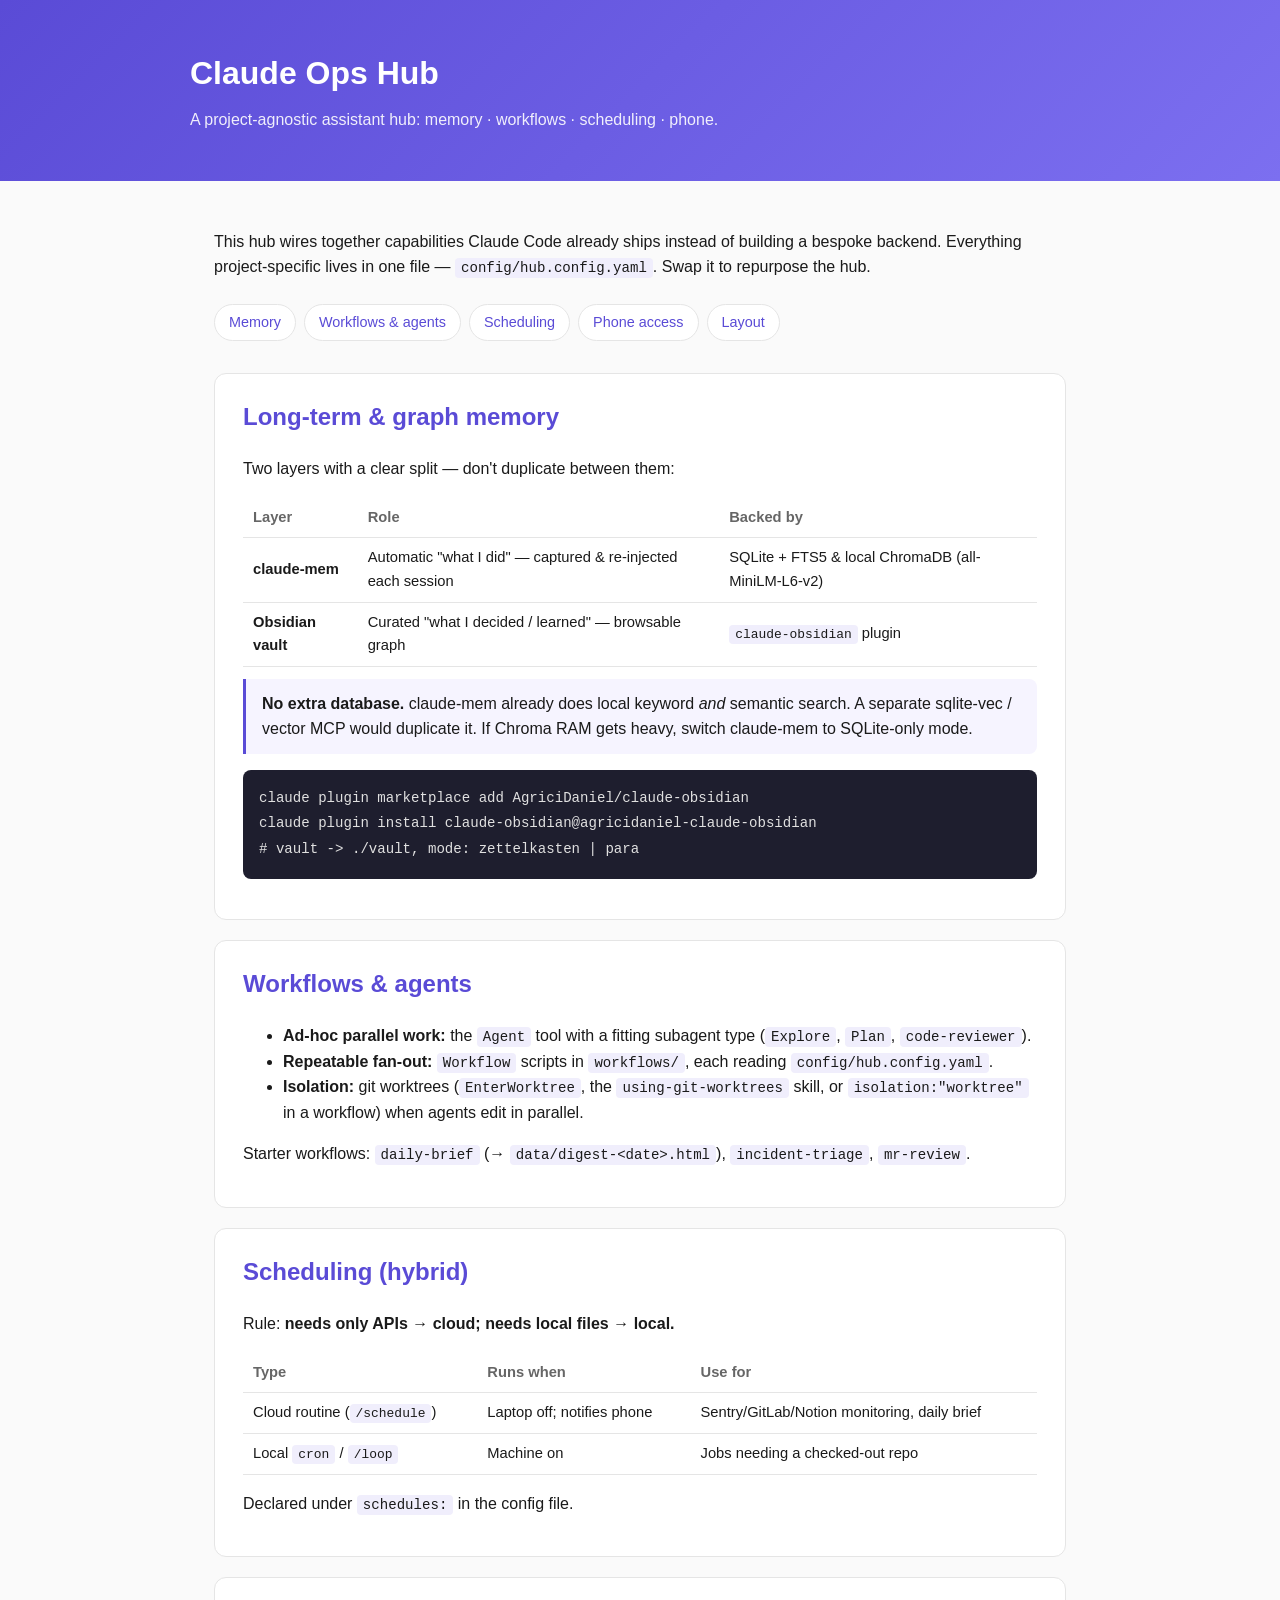
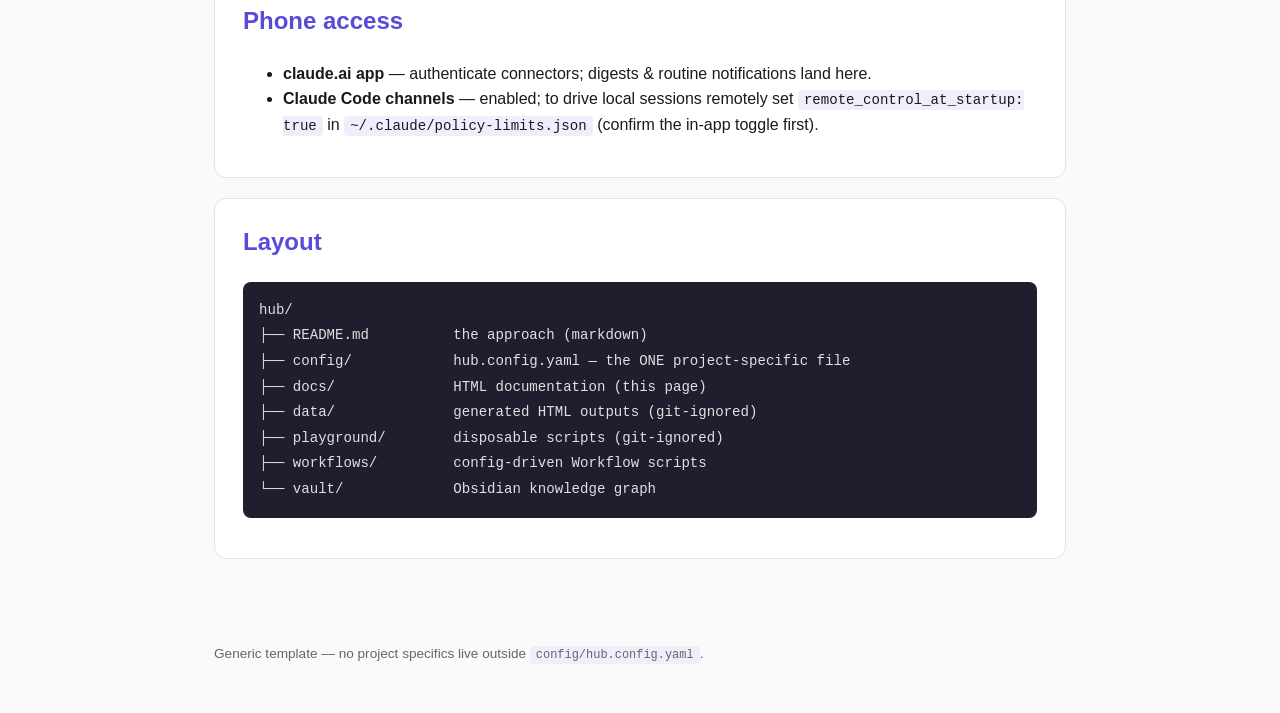
==== docs/index.html @ da0b063f "Scaffold generic Claude Ops Hub Project-agnostic hub: config-driven workflows, layered memory (claud" ====
<!doctype html>
<html lang="en">
<head>
<meta charset="utf-8">
<meta name="viewport" content="width=device-width, initial-scale=1">
<title>Claude Ops Hub — Documentation</title>
<style>
  :root { --fg:#1a1a1a; --muted:#666; --bg:#fafafa; --card:#fff; --accent:#5a4bd6; --border:#e5e5e5; }
  * { box-sizing: border-box; }
  body { margin:0; font:16px/1.6 -apple-system,BlinkMacSystemFont,"Segoe UI",Roboto,sans-serif;
         color:var(--fg); background:var(--bg); }
  header { background:linear-gradient(135deg,#5a4bd6,#7c6ff0); color:#fff; padding:48px 24px; }
  header .wrap { max-width:900px; margin:0 auto; }
  header h1 { margin:0 0 8px; font-size:2rem; }
  header p { margin:0; opacity:.9; }
  main { max-width:900px; margin:0 auto; padding:32px 24px 64px; }
  nav { display:flex; flex-wrap:wrap; gap:8px; margin:24px 0 32px; }
  nav a { text-decoration:none; color:var(--accent); border:1px solid var(--border);
          background:var(--card); padding:6px 14px; border-radius:20px; font-size:.9rem; }
  nav a:hover { background:var(--accent); color:#fff; }
  section { background:var(--card); border:1px solid var(--border); border-radius:12px;
            padding:24px 28px; margin-bottom:20px; }
  section h2 { margin-top:0; color:var(--accent); }
  code { background:#f0eefc; padding:2px 6px; border-radius:4px; font-size:.88em; }
  pre { background:#1e1e2e; color:#e0e0e0; padding:16px; border-radius:8px; overflow-x:auto; }
  pre code { background:none; color:inherit; padding:0; }
  table { border-collapse:collapse; width:100%; margin:12px 0; font-size:.92rem; }
  th,td { text-align:left; padding:8px 10px; border-bottom:1px solid var(--border); }
  th { color:var(--muted); font-weight:600; }
  .note { border-left:3px solid var(--accent); background:#f6f4ff; padding:12px 16px;
          border-radius:0 8px 8px 0; margin:12px 0; }
  footer { max-width:900px; margin:0 auto; padding:0 24px 48px; color:var(--muted); font-size:.85rem; }
</style>
</head>
<body>
<header><div class="wrap">
  <h1>Claude Ops Hub</h1>
  <p>A project-agnostic assistant hub: memory · workflows · scheduling · phone.</p>
</div></header>

<main>
  <p>This hub wires together capabilities Claude Code already ships instead of
  building a bespoke backend. Everything project-specific lives in one file —
  <code>config/hub.config.yaml</code>. Swap it to repurpose the hub.</p>

  <nav>
    <a href="#memory">Memory</a>
    <a href="#workflows">Workflows &amp; agents</a>
    <a href="#scheduling">Scheduling</a>
    <a href="#phone">Phone access</a>
    <a href="#layout">Layout</a>
  </nav>

  <section id="memory">
    <h2>Long-term &amp; graph memory</h2>
    <p>Two layers with a clear split — don't duplicate between them:</p>
    <table>
      <tr><th>Layer</th><th>Role</th><th>Backed by</th></tr>
      <tr><td><b>claude-mem</b></td><td>Automatic "what I did" — captured &amp; re-injected each session</td><td>SQLite + FTS5 &amp; local ChromaDB (all-MiniLM-L6-v2)</td></tr>
      <tr><td><b>Obsidian vault</b></td><td>Curated "what I decided / learned" — browsable graph</td><td><code>claude-obsidian</code> plugin</td></tr>
    </table>
    <div class="note"><b>No extra database.</b> claude-mem already does local
    keyword <em>and</em> semantic search. A separate sqlite-vec / vector MCP would
    duplicate it. If Chroma RAM gets heavy, switch claude-mem to SQLite-only mode.</div>
    <pre><code>claude plugin marketplace add AgriciDaniel/claude-obsidian
claude plugin install claude-obsidian@agricidaniel-claude-obsidian
# vault -> ./vault, mode: zettelkasten | para</code></pre>
  </section>

  <section id="workflows">
    <h2>Workflows &amp; agents</h2>
    <ul>
      <li><b>Ad-hoc parallel work:</b> the <code>Agent</code> tool with a fitting subagent type (<code>Explore</code>, <code>Plan</code>, <code>code-reviewer</code>).</li>
      <li><b>Repeatable fan-out:</b> <code>Workflow</code> scripts in <code>workflows/</code>, each reading <code>config/hub.config.yaml</code>.</li>
      <li><b>Isolation:</b> git worktrees (<code>EnterWorktree</code>, the <code>using-git-worktrees</code> skill, or <code>isolation:"worktree"</code> in a workflow) when agents edit in parallel.</li>
    </ul>
    <p>Starter workflows: <code>daily-brief</code> (→ <code>data/digest-&lt;date&gt;.html</code>), <code>incident-triage</code>, <code>mr-review</code>.</p>
  </section>

  <section id="scheduling">
    <h2>Scheduling (hybrid)</h2>
    <p>Rule: <b>needs only APIs → cloud; needs local files → local.</b></p>
    <table>
      <tr><th>Type</th><th>Runs when</th><th>Use for</th></tr>
      <tr><td>Cloud routine (<code>/schedule</code>)</td><td>Laptop off; notifies phone</td><td>Sentry/GitLab/Notion monitoring, daily brief</td></tr>
      <tr><td>Local <code>cron</code> / <code>/loop</code></td><td>Machine on</td><td>Jobs needing a checked-out repo</td></tr>
    </table>
    <p>Declared under <code>schedules:</code> in the config file.</p>
  </section>

  <section id="phone">
    <h2>Phone access</h2>
    <ul>
      <li><b>claude.ai app</b> — authenticate connectors; digests &amp; routine notifications land here.</li>
      <li><b>Claude Code channels</b> — enabled; to drive local sessions remotely set <code>remote_control_at_startup: true</code> in <code>~/.claude/policy-limits.json</code> (confirm the in-app toggle first).</li>
    </ul>
  </section>

  <section id="layout">
    <h2>Layout</h2>
    <pre><code>hub/
├── README.md          the approach (markdown)
├── config/            hub.config.yaml — the ONE project-specific file
├── docs/              HTML documentation (this page)
├── data/              generated HTML outputs (git-ignored)
├── playground/        disposable scripts (git-ignored)
├── workflows/         config-driven Workflow scripts
└── vault/             Obsidian knowledge graph</code></pre>
  </section>
</main>

<footer>Generic template — no project specifics live outside <code>config/hub.config.yaml</code>.</footer>
</body>
</html>
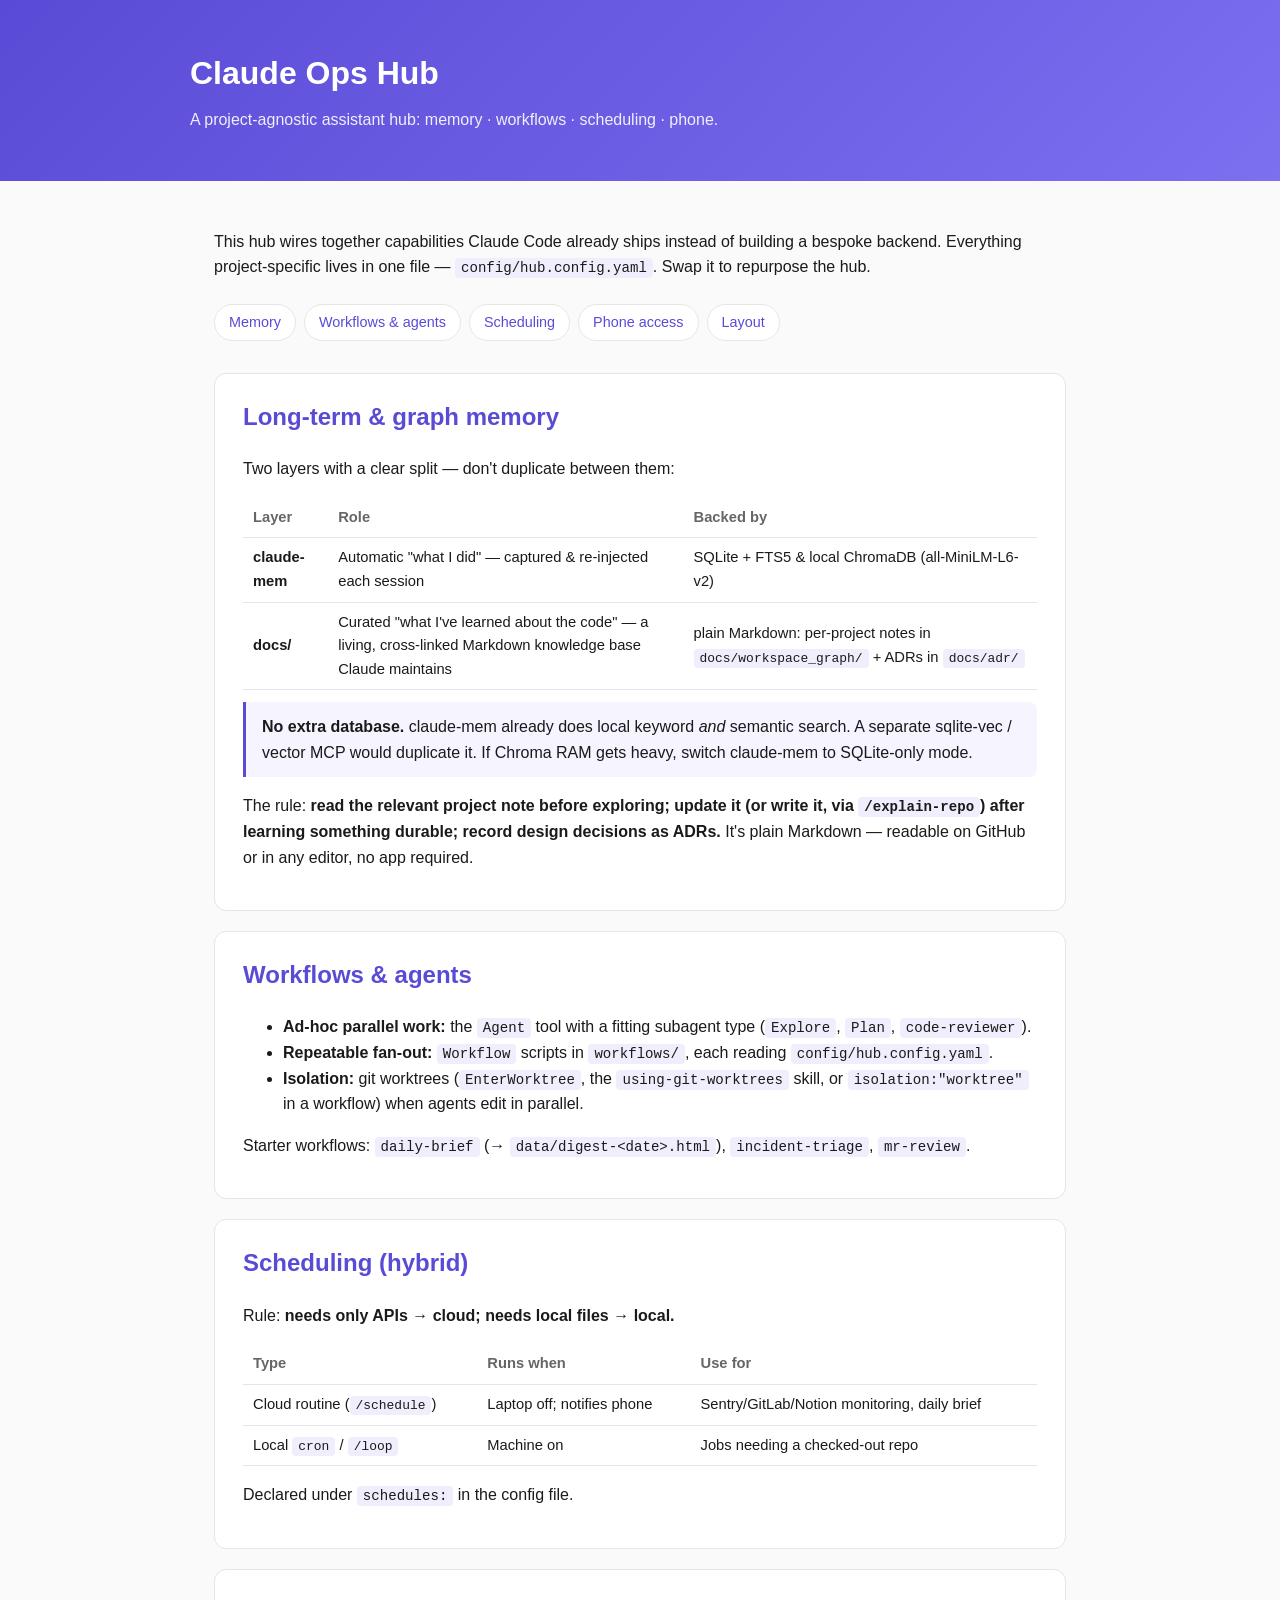
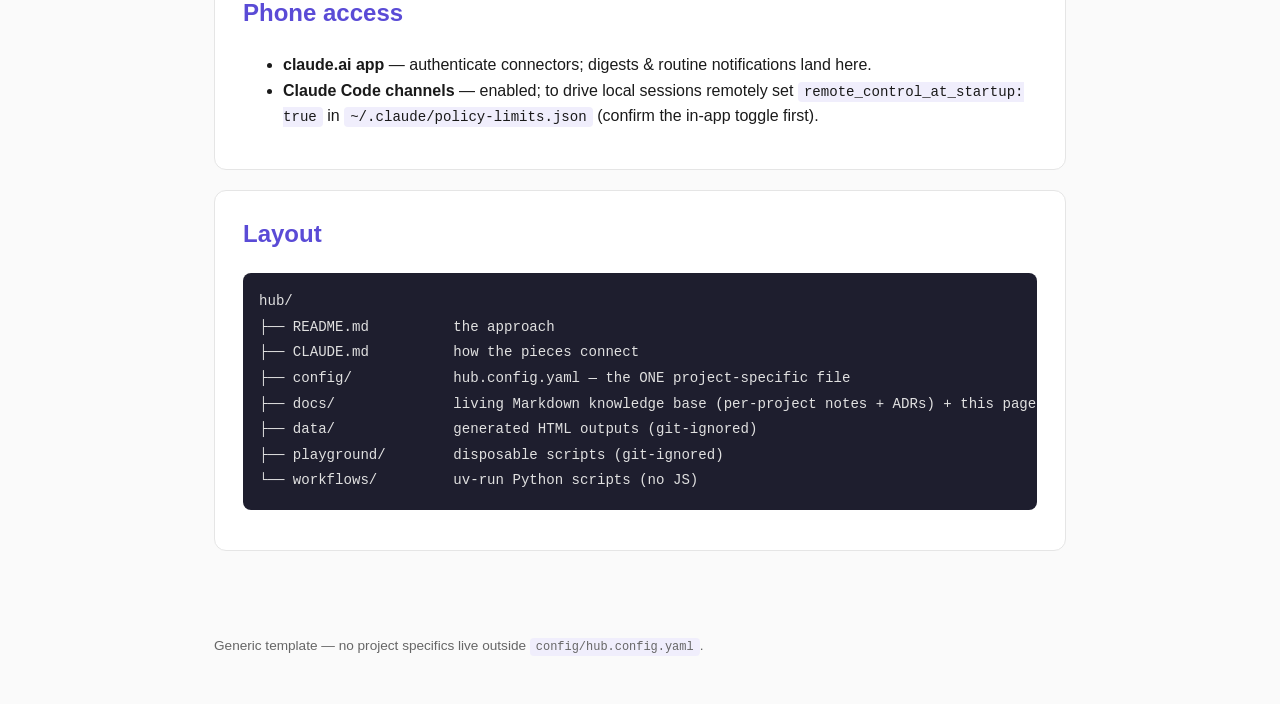
==== commit 242a6752: "Add /changelog watcher; gitignore generated docs - workflows/changelog.py + .claude/skills/changelog" ====
--- a/docs/index.html
+++ b/docs/index.html
@@ -57,14 +57,15 @@
     <table>
       <tr><th>Layer</th><th>Role</th><th>Backed by</th></tr>
       <tr><td><b>claude-mem</b></td><td>Automatic "what I did" — captured &amp; re-injected each session</td><td>SQLite + FTS5 &amp; local ChromaDB (all-MiniLM-L6-v2)</td></tr>
-      <tr><td><b>Obsidian vault</b></td><td>Curated "what I decided / learned" — browsable graph</td><td><code>claude-obsidian</code> plugin</td></tr>
+      <tr><td><b>docs/</b></td><td>Curated "what I've learned about the code" — a living, cross-linked Markdown knowledge base Claude maintains</td><td>plain Markdown: per-project notes in <code>docs/workspace_graph/</code> + ADRs in <code>docs/adr/</code></td></tr>
     </table>
     <div class="note"><b>No extra database.</b> claude-mem already does local
     keyword <em>and</em> semantic search. A separate sqlite-vec / vector MCP would
     duplicate it. If Chroma RAM gets heavy, switch claude-mem to SQLite-only mode.</div>
-    <pre><code>claude plugin marketplace add AgriciDaniel/claude-obsidian
-claude plugin install claude-obsidian@agricidaniel-claude-obsidian
-# vault -> ./vault, mode: zettelkasten | para</code></pre>
+    <p>The rule: <b>read the relevant project note before exploring; update it (or
+    write it, via <code>/explain-repo</code>) after learning something durable;
+    record design decisions as ADRs.</b> It's plain Markdown — readable on GitHub
+    or in any editor, no app required.</p>
   </section>
 
   <section id="workflows">
@@ -99,13 +100,13 @@
   <section id="layout">
     <h2>Layout</h2>
     <pre><code>hub/
-├── README.md          the approach (markdown)
+├── README.md          the approach
+├── CLAUDE.md          how the pieces connect
 ├── config/            hub.config.yaml — the ONE project-specific file
-├── docs/              HTML documentation (this page)
+├── docs/              living Markdown knowledge base (per-project notes + ADRs) + this page
 ├── data/              generated HTML outputs (git-ignored)
 ├── playground/        disposable scripts (git-ignored)
-├── workflows/         config-driven Workflow scripts
-└── vault/             Obsidian knowledge graph</code></pre>
+└── workflows/         uv-run Python scripts (no JS)</code></pre>
   </section>
 </main>
 
